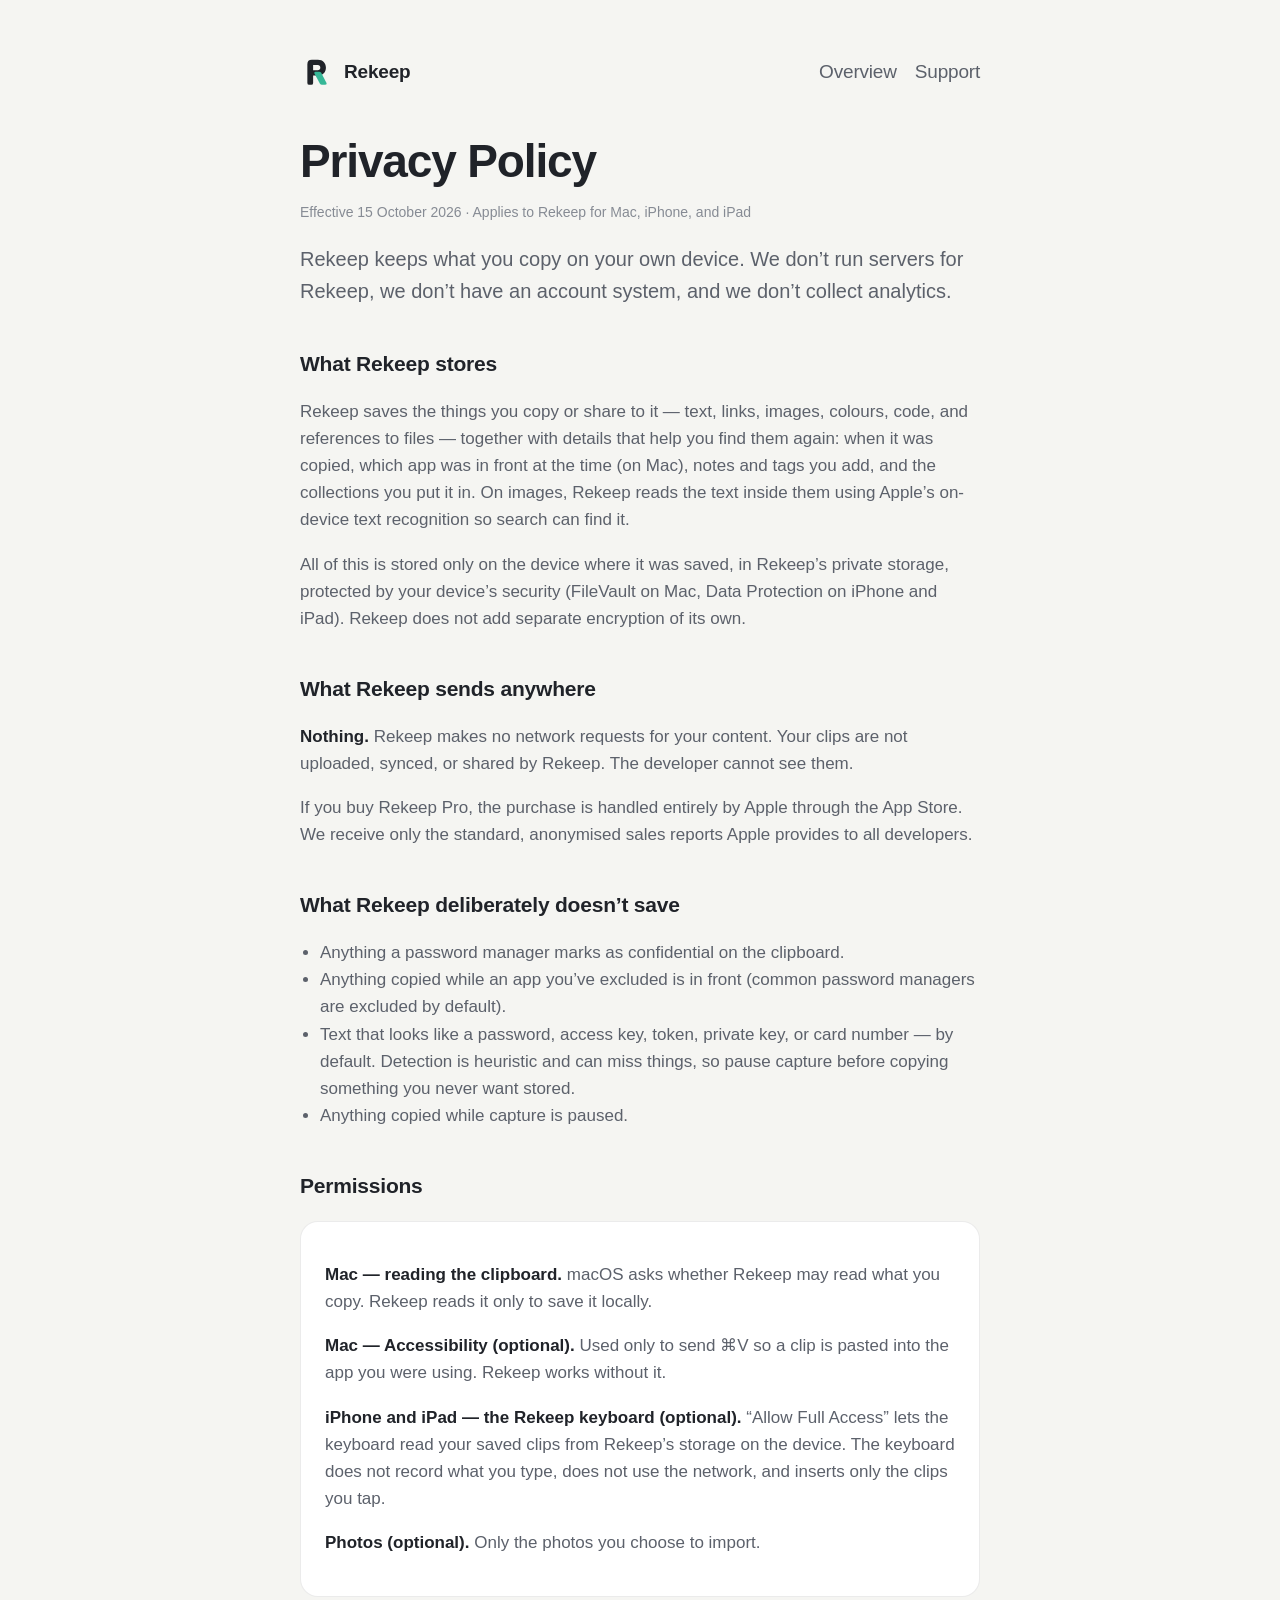
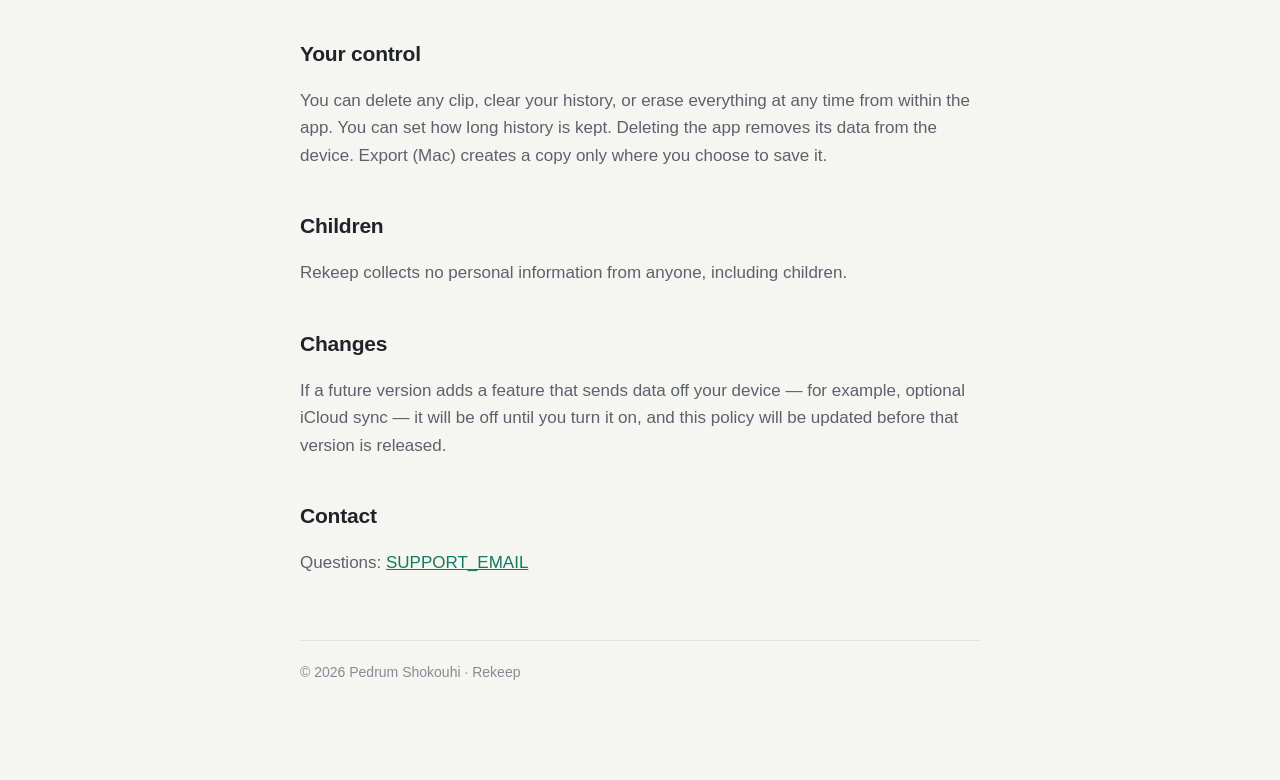
==== site/rekeep/privacy.html @ cfbbb4d7 "Keyboard, Shortcuts actions, Rekeep Pro (StoreKit 2), QC fixes, App Store package" ====
<!doctype html>
<html lang="en">
<head>
<meta charset="utf-8">
<meta name="viewport" content="width=device-width, initial-scale=1">
<title>Rekeep Privacy Policy</title>
<meta name="description" content="Rekeep keeps your clips on your device. No account, no analytics, no servers.">
<link rel="icon" href="mark.svg">
<link rel="stylesheet" href="style.css">
</head>
<body>
<div class="wrap">
  <header><img src="mark.svg" alt=""><a href="./">Rekeep</a>
    <nav><a href="./">Overview</a><a href="support.html">Support</a></nav></header>

  <h1>Privacy Policy</h1>
  <p class="meta">Effective 15 October 2026 · Applies to Rekeep for Mac, iPhone, and iPad</p>
  <p class="lede">Rekeep keeps what you copy on your own device. We don’t run servers for Rekeep, we don’t have an account system, and we don’t collect analytics.</p>

  <h2>What Rekeep stores</h2>
  <p>Rekeep saves the things you copy or share to it — text, links, images, colours, code, and references to files — together with details that help you find them again: when it was copied, which app was in front at the time (on Mac), notes and tags you add, and the collections you put it in. On images, Rekeep reads the text inside them using Apple’s on-device text recognition so search can find it.</p>
  <p>All of this is stored only on the device where it was saved, in Rekeep’s private storage, protected by your device’s security (FileVault on Mac, Data Protection on iPhone and iPad). Rekeep does not add separate encryption of its own.</p>

  <h2>What Rekeep sends anywhere</h2>
  <p><strong>Nothing.</strong> Rekeep makes no network requests for your content. Your clips are not uploaded, synced, or shared by Rekeep. The developer cannot see them.</p>
  <p>If you buy Rekeep Pro, the purchase is handled entirely by Apple through the App Store. We receive only the standard, anonymised sales reports Apple provides to all developers.</p>

  <h2>What Rekeep deliberately doesn’t save</h2>
  <ul>
    <li>Anything a password manager marks as confidential on the clipboard.</li>
    <li>Anything copied while an app you’ve excluded is in front (common password managers are excluded by default).</li>
    <li>Text that looks like a password, access key, token, private key, or card number — by default. Detection is heuristic and can miss things, so pause capture before copying something you never want stored.</li>
    <li>Anything copied while capture is paused.</li>
  </ul>

  <h2>Permissions</h2>
  <div class="card">
    <p><strong>Mac — reading the clipboard.</strong> macOS asks whether Rekeep may read what you copy. Rekeep reads it only to save it locally.</p>
    <p><strong>Mac — Accessibility (optional).</strong> Used only to send ⌘V so a clip is pasted into the app you were using. Rekeep works without it.</p>
    <p><strong>iPhone and iPad — the Rekeep keyboard (optional).</strong> “Allow Full Access” lets the keyboard read your saved clips from Rekeep’s storage on the device. The keyboard does not record what you type, does not use the network, and inserts only the clips you tap.</p>
    <p><strong>Photos (optional).</strong> Only the photos you choose to import.</p>
  </div>

  <h2>Your control</h2>
  <p>You can delete any clip, clear your history, or erase everything at any time from within the app. You can set how long history is kept. Deleting the app removes its data from the device. Export (Mac) creates a copy only where you choose to save it.</p>

  <h2>Children</h2>
  <p>Rekeep collects no personal information from anyone, including children.</p>

  <h2>Changes</h2>
  <p>If a future version adds a feature that sends data off your device — for example, optional iCloud sync — it will be off until you turn it on, and this policy will be updated before that version is released.</p>

  <h2>Contact</h2>
  <p>Questions: <a href="mailto:SUPPORT_EMAIL?subject=Rekeep%20privacy">SUPPORT_EMAIL</a></p>

  <footer>© 2026 Pedrum Shokouhi · Rekeep</footer>
</div>
</body>
</html>
---- site/rekeep/style.css ----
:root {
  --paper: #F5F5F2; --card: #FFFFFF; --ink: #202329; --ink2: #5C616B; --ink3: #868B94;
  --jade: #157A61; --hair: rgba(0,0,0,.08);
}
@media (prefers-color-scheme: dark) {
  :root { --paper: #111318; --card: #1C1F25; --ink: #ECEDEF; --ink2: #A4A9B2; --ink3: #7C818A; --jade: #5AD3B2; --hair: rgba(255,255,255,.08); }
}
* { box-sizing: border-box; }
html { -webkit-text-size-adjust: 100%; }
body { margin: 0; background: var(--paper); color: var(--ink); font: 17px/1.6 -apple-system, BlinkMacSystemFont, "SF Pro Text", "Helvetica Neue", sans-serif; }
.wrap { max-width: 720px; margin: 0 auto; padding: 56px 20px 96px; }
header { display: flex; align-items: center; gap: 12px; margin-bottom: 48px; }
header img { width: 32px; height: 32px; }
header a { color: var(--ink); text-decoration: none; font-weight: 600; letter-spacing: -.01em; font-size: 19px; }
nav { margin-left: auto; display: flex; gap: 18px; font-size: 15px; }
nav a { color: var(--ink2); font-weight: 500; }
h1 { font-size: clamp(32px, 6vw, 46px); line-height: 1.1; letter-spacing: -.025em; margin: 0 0 12px; font-weight: 650; }
h2 { font-size: 21px; letter-spacing: -.01em; margin: 40px 0 8px; }
p, li { color: var(--ink2); }
strong { color: var(--ink); font-weight: 600; }
a { color: var(--jade); }
.lede { font-size: 20px; color: var(--ink2); margin-bottom: 32px; }
.card { background: var(--card); border: 1px solid var(--hair); border-radius: 18px; padding: 22px 24px; margin: 18px 0; }
.meta { color: var(--ink3); font-size: 14px; }
ul { padding-left: 20px; }
footer { margin-top: 64px; padding-top: 20px; border-top: 1px solid var(--hair); color: var(--ink3); font-size: 14px; }
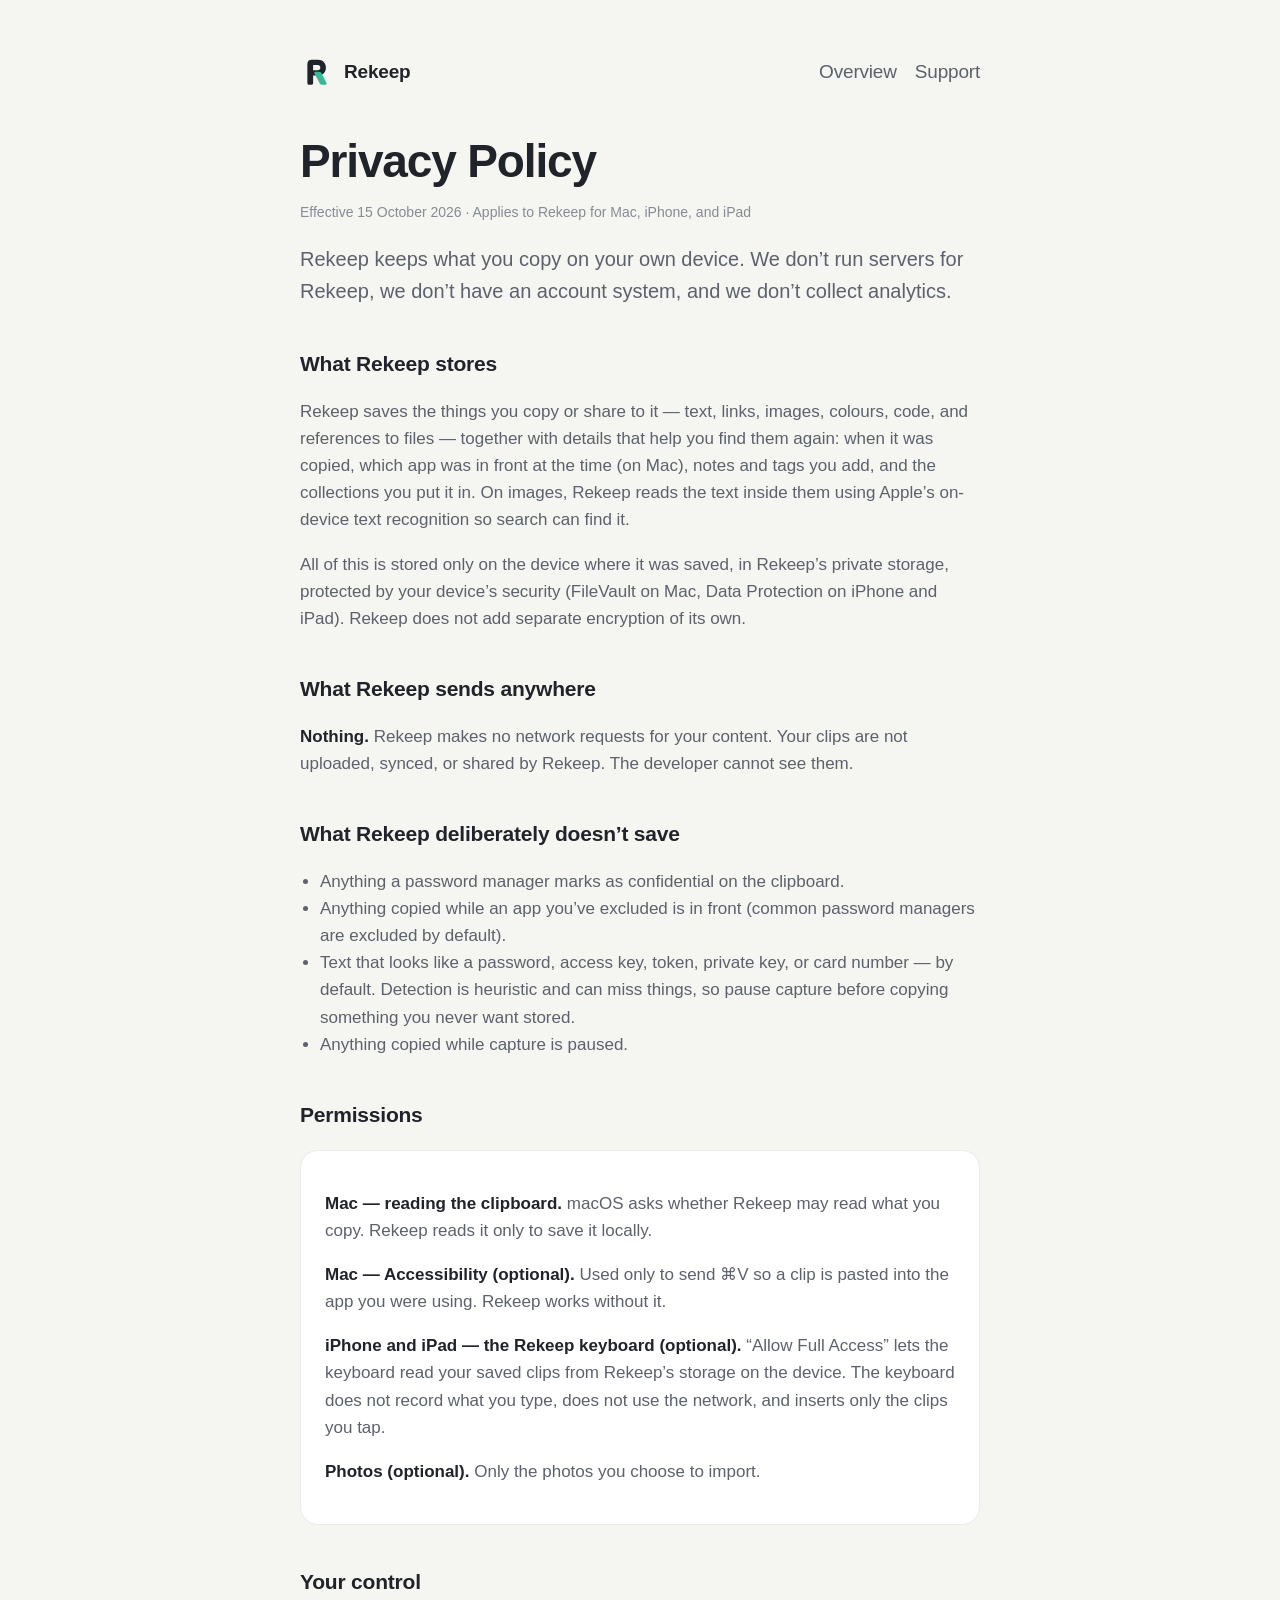
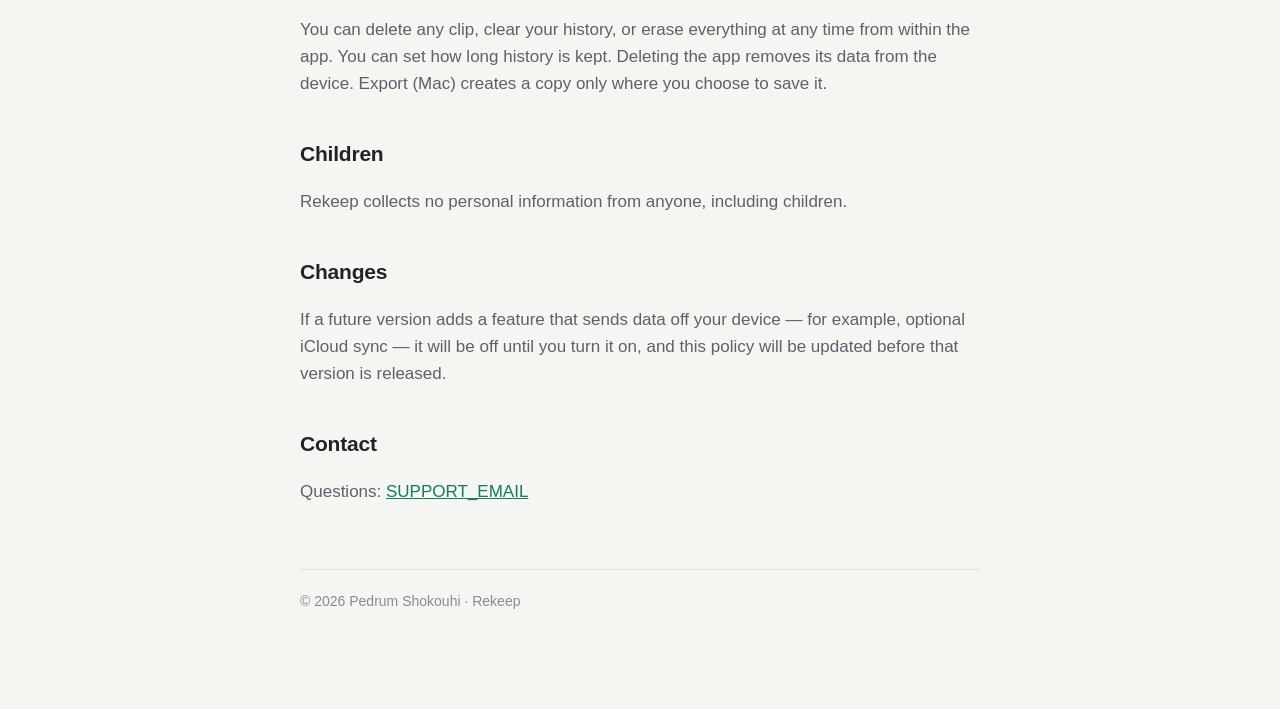
==== commit c2c36af8: "Make Rekeep fully free: remove Pro limits, paywall, and purchases" ====
--- a/site/rekeep/privacy.html
+++ b/site/rekeep/privacy.html
@@ -23,7 +23,6 @@
 
   <h2>What Rekeep sends anywhere</h2>
   <p><strong>Nothing.</strong> Rekeep makes no network requests for your content. Your clips are not uploaded, synced, or shared by Rekeep. The developer cannot see them.</p>
-  <p>If you buy Rekeep Pro, the purchase is handled entirely by Apple through the App Store. We receive only the standard, anonymised sales reports Apple provides to all developers.</p>
 
   <h2>What Rekeep deliberately doesn’t save</h2>
   <ul>
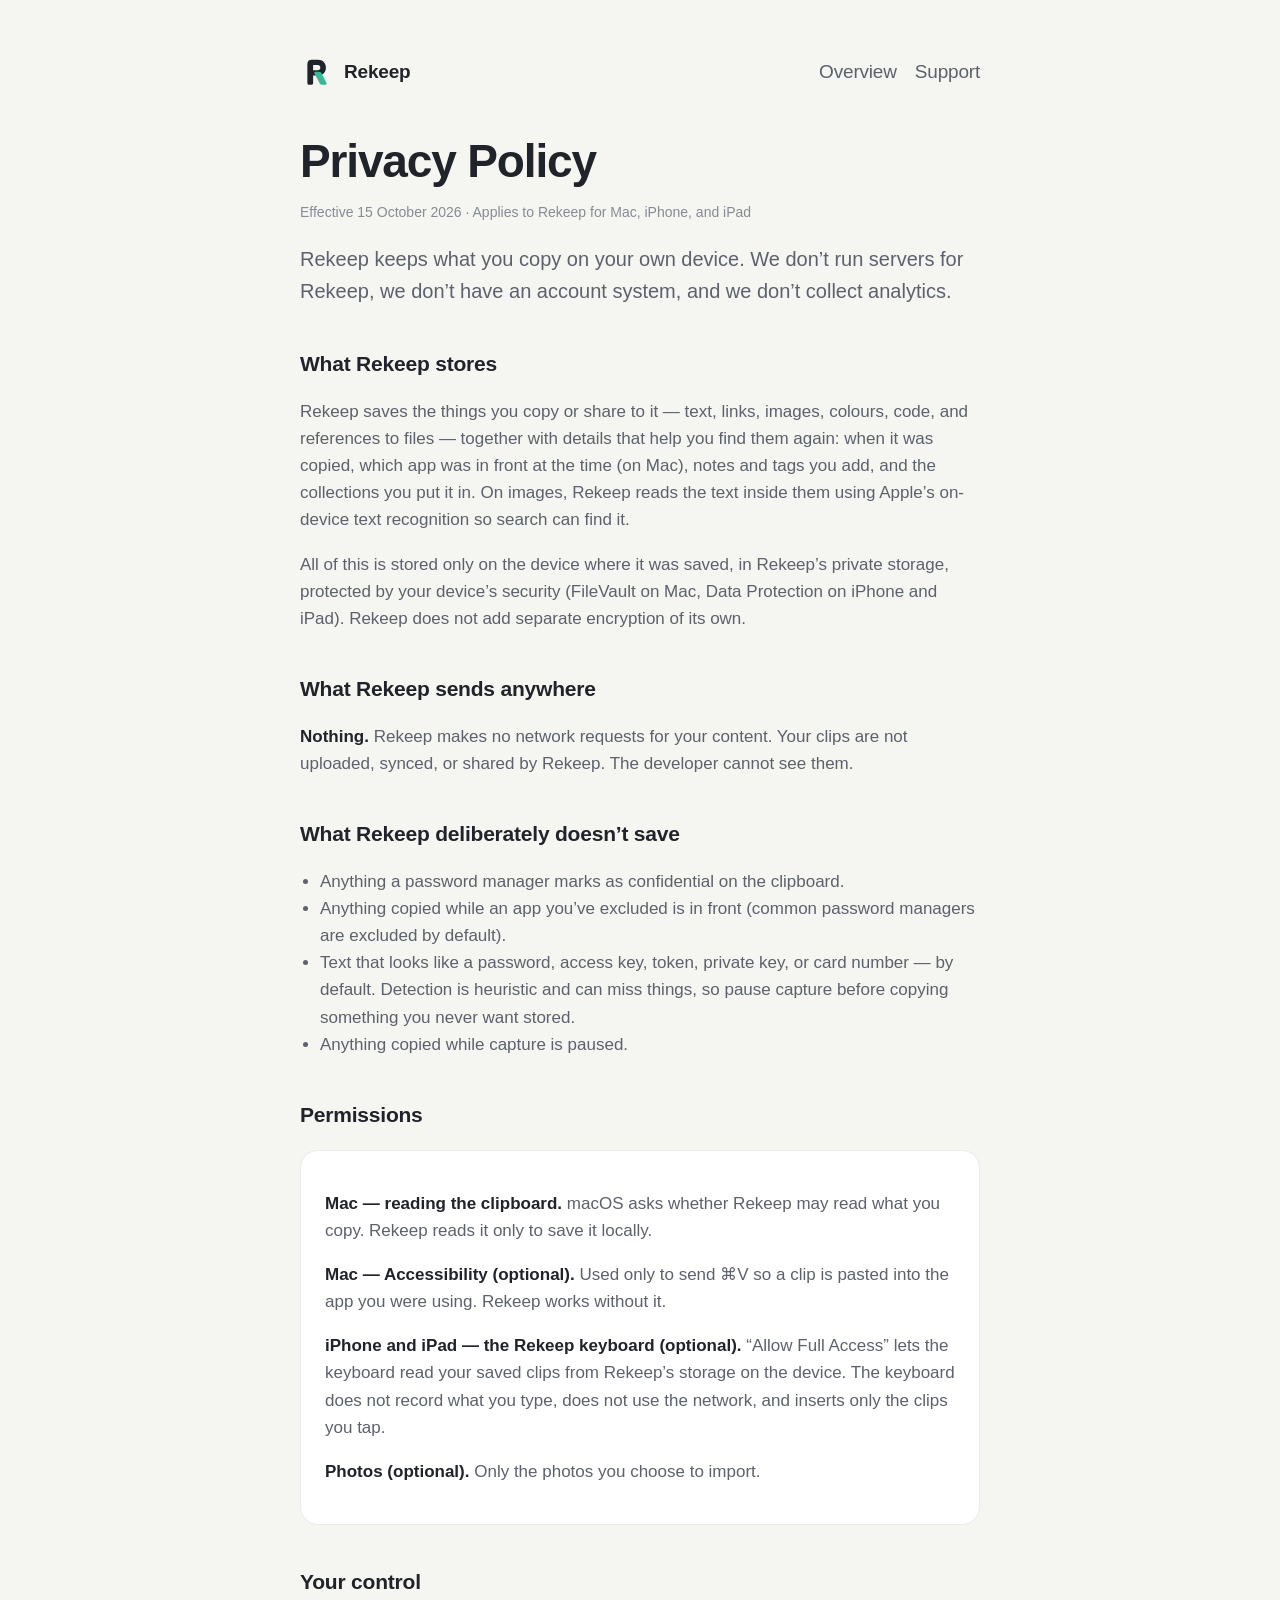
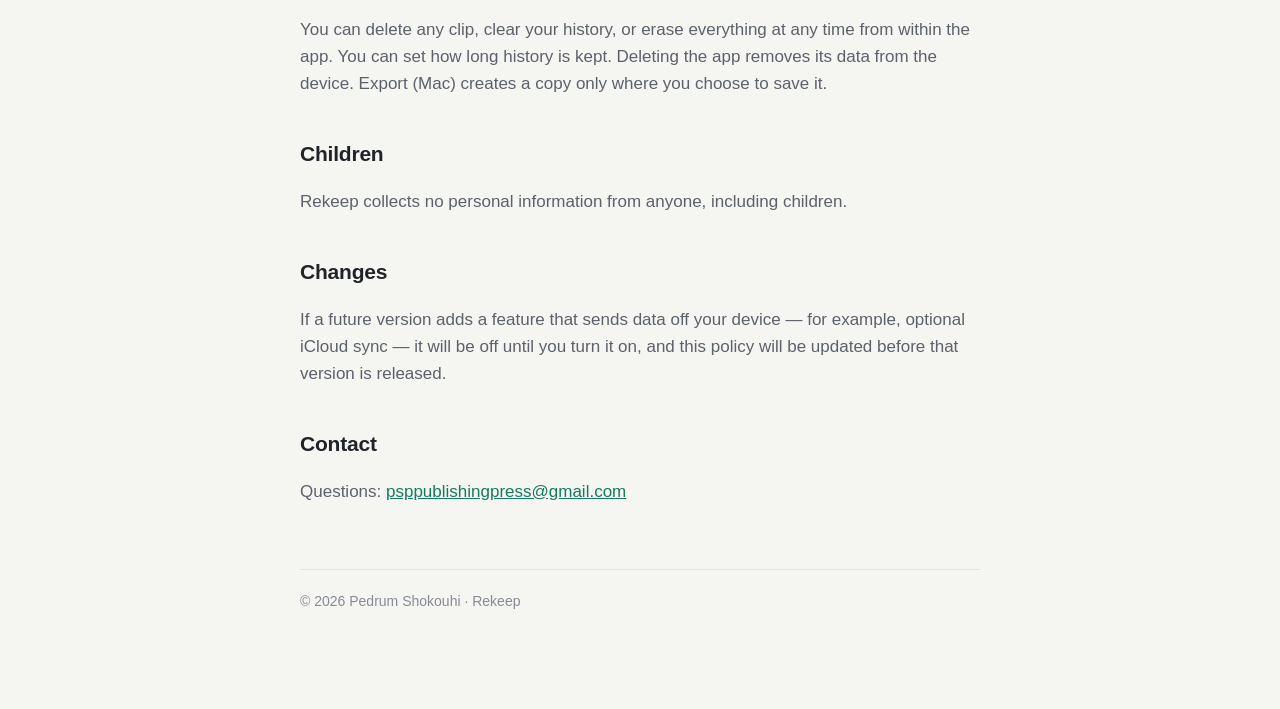
==== commit 4ea8a09a: "Release script: unsigned archive + distribution signing keeps App Group entitlement" ====
--- a/site/rekeep/privacy.html
+++ b/site/rekeep/privacy.html
@@ -50,7 +50,7 @@
   <p>If a future version adds a feature that sends data off your device — for example, optional iCloud sync — it will be off until you turn it on, and this policy will be updated before that version is released.</p>
 
   <h2>Contact</h2>
-  <p>Questions: <a href="mailto:SUPPORT_EMAIL?subject=Rekeep%20privacy">SUPPORT_EMAIL</a></p>
+  <p>Questions: <a href="mailto:psppublishingpress@gmail.com?subject=Rekeep%20privacy">psppublishingpress@gmail.com</a></p>
 
   <footer>© 2026 Pedrum Shokouhi · Rekeep</footer>
 </div>
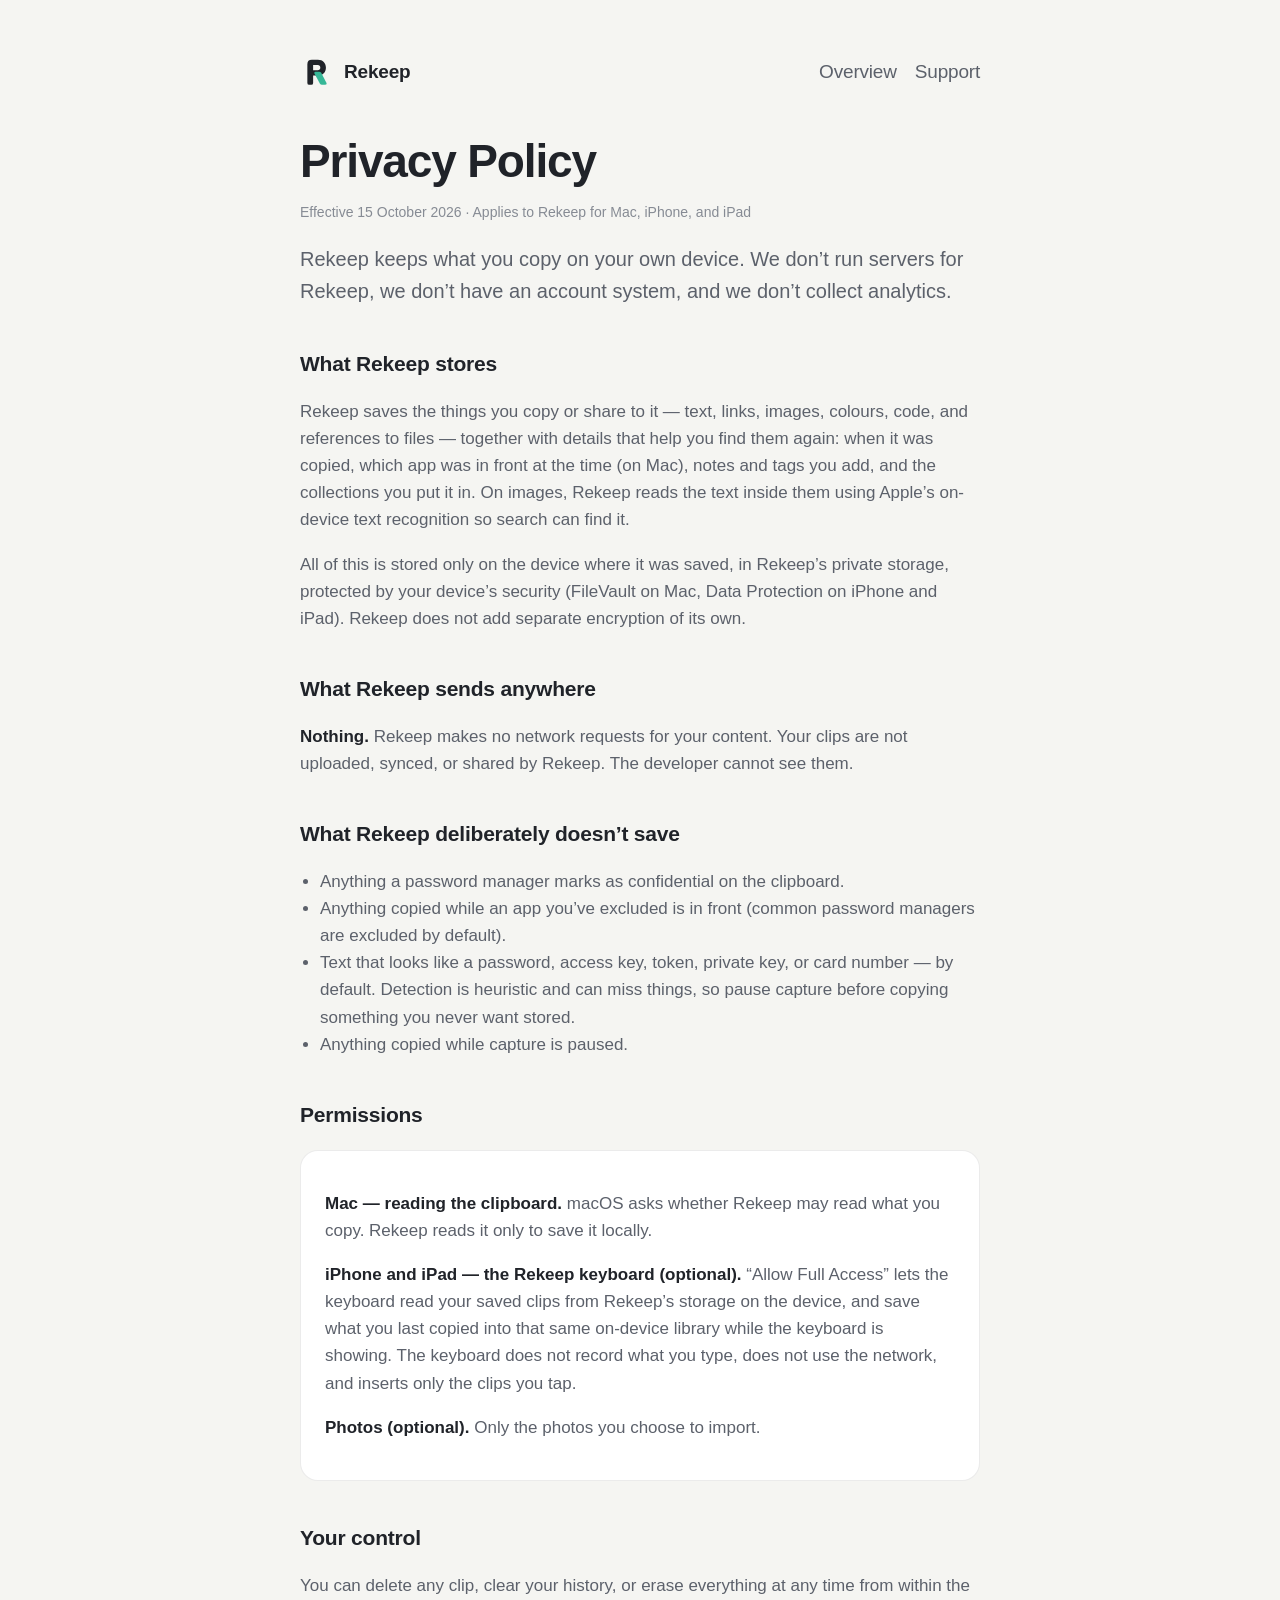
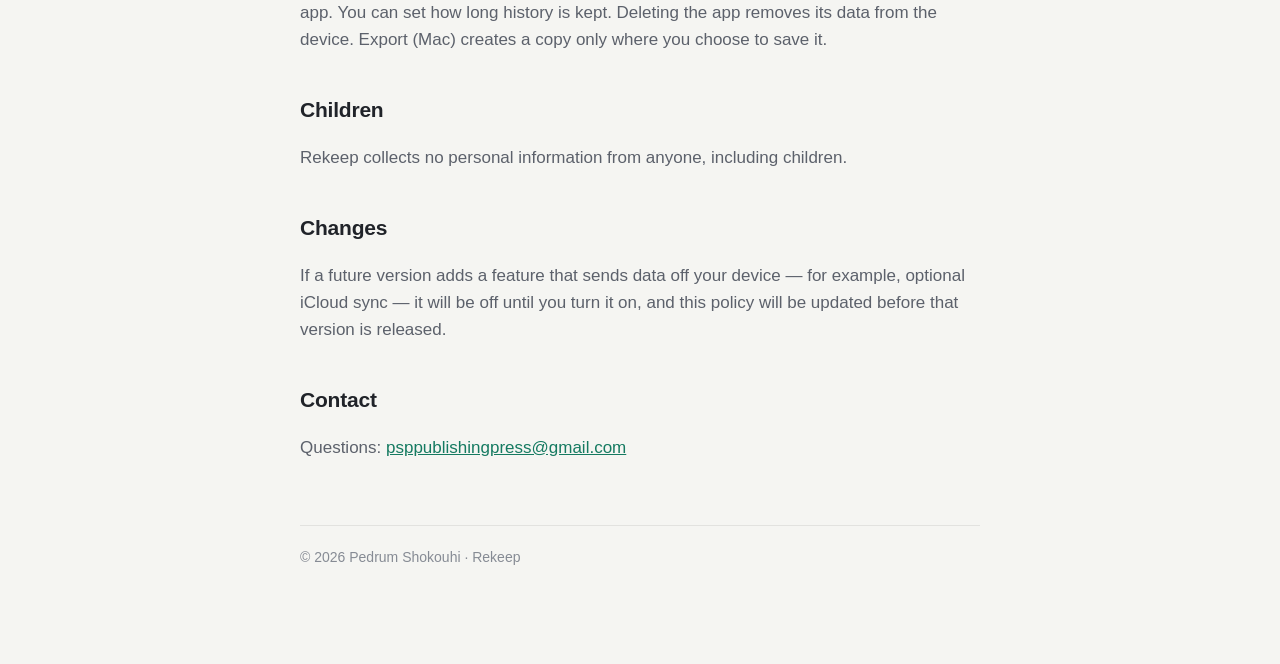
==== commit de046f43: "Mac: remove Accessibility-based auto-paste (App Review 2.4.5) Choosing a clip copies it and dismisse" ====
--- a/site/rekeep/privacy.html
+++ b/site/rekeep/privacy.html
@@ -35,8 +35,7 @@
   <h2>Permissions</h2>
   <div class="card">
     <p><strong>Mac — reading the clipboard.</strong> macOS asks whether Rekeep may read what you copy. Rekeep reads it only to save it locally.</p>
-    <p><strong>Mac — Accessibility (optional).</strong> Used only to send ⌘V so a clip is pasted into the app you were using. Rekeep works without it.</p>
-    <p><strong>iPhone and iPad — the Rekeep keyboard (optional).</strong> “Allow Full Access” lets the keyboard read your saved clips from Rekeep’s storage on the device. The keyboard does not record what you type, does not use the network, and inserts only the clips you tap.</p>
+    <p><strong>iPhone and iPad — the Rekeep keyboard (optional).</strong> “Allow Full Access” lets the keyboard read your saved clips from Rekeep’s storage on the device, and save what you last copied into that same on-device library while the keyboard is showing. The keyboard does not record what you type, does not use the network, and inserts only the clips you tap.</p>
     <p><strong>Photos (optional).</strong> Only the photos you choose to import.</p>
   </div>
 
